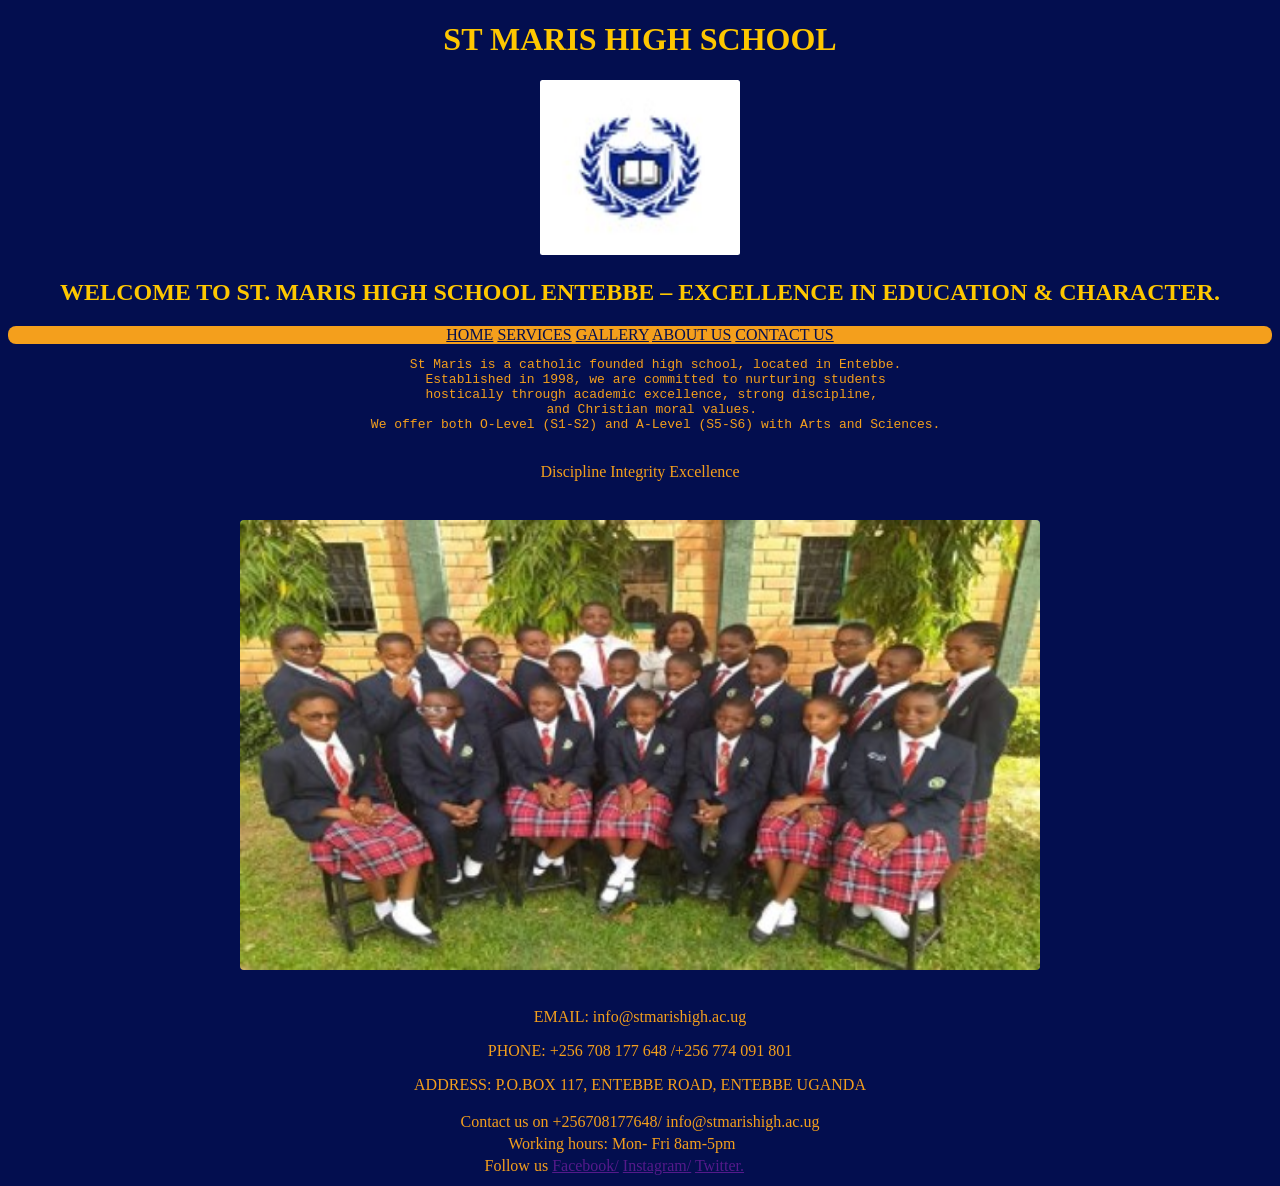
==== index.html @ 58a9fd46 "commit" ====
<!DOCTYPE html>
<html lang="en">
<head>
    <meta charset="UTF-8">
    <meta name="viewport" content="width=device-width, initial-scale=1.0">
    <title>ST. MARIS HIGH SCHOOL - ENTEBBE</title>
</head>
<body style="background-color: #030e4f; color: #f49f1c;">
    <center>
      <header>
        <h1 style="color: #fec700;">
            ST MARIS HIGH SCHOOL
        </h1>
    <img src="./Images/Badge.jpg" alt="" 
    width="200" height="175"
     style="border-radius: 2.5px;">
    <h2 style="color: #fec700;">
        WELCOME TO ST. MARIS HIGH SCHOOL ENTEBBE – EXCELLENCE IN EDUCATION & CHARACTER.
    </h2>
    <nav style="background-color: #f49f1c; border-radius: 8px;">
        <a href="index.html" style="color: #030e4f;">HOME</a> 
        <a href="services.html" style="color: #030e4f;">SERVICES</a>
        <a href="photos.html" style="color: #030e4f;">GALLERY</a>
        <a href="about us.html" style="color: #030e4f;">ABOUT US</a>
        <a href="contact us.html" style="color: #030e4f;">CONTACT US</a>
    </nav>
   </header> 
   <pre>
    St Maris is a catholic founded high school, located in Entebbe.
    Established in 1998, we are committed to nurturing students
    hostically through academic excellence, strong discipline, 
    and Christian moral values. 
    We offer both O-Level (S1-S2) and A-Level (S5-S6) with Arts and Sciences.
   </pre>
   <table>
    <tr>
        <td>
        Discipline	 Integrity	 Excellence
        </td>
    </tr>
   </table>
   <br>
   <br>
    <img src="./Images/students.jpg" alt="" 
    width="800" height="450" 
    style="border-radius: 4px;" >
    <br>
    <br>
    <p>EMAIL: <a href="info@stmarishigh.ac.ug"></a>info@stmarishigh.ac.ug</p>
    <p>PHONE: +256 708 177 648 /+256 774 091 801</p>
    <p>ADDRESS: P.O.BOX 117, ENTEBBE ROAD, ENTEBBE UGANDA </p>
<footer>
    <table>
        <tr>
            <td>
             Contact us on +256708177648/ info@stmarishigh.ac.ug
            </td>
        </tr>
        <tr>
            <td>
              &nbsp;&nbsp;&nbsp;&nbsp;&nbsp;&nbsp;&nbsp;&nbsp;&nbsp;&nbsp;&nbsp;
              Working hours: Mon- Fri 8am-5pm  
            </td>
        </tr>
        <tr>
            <td>
              &nbsp;&nbsp;&nbsp;&nbsp;&nbsp;&nbsp;Follow us 
              <a href="">Facebook/</a>
              <a href="">Instagram/</a> 
              <a href="">Twitter.</a>  
            </td>
        </tr>
    </table>
</footer>
    </center>
</body>
</html>
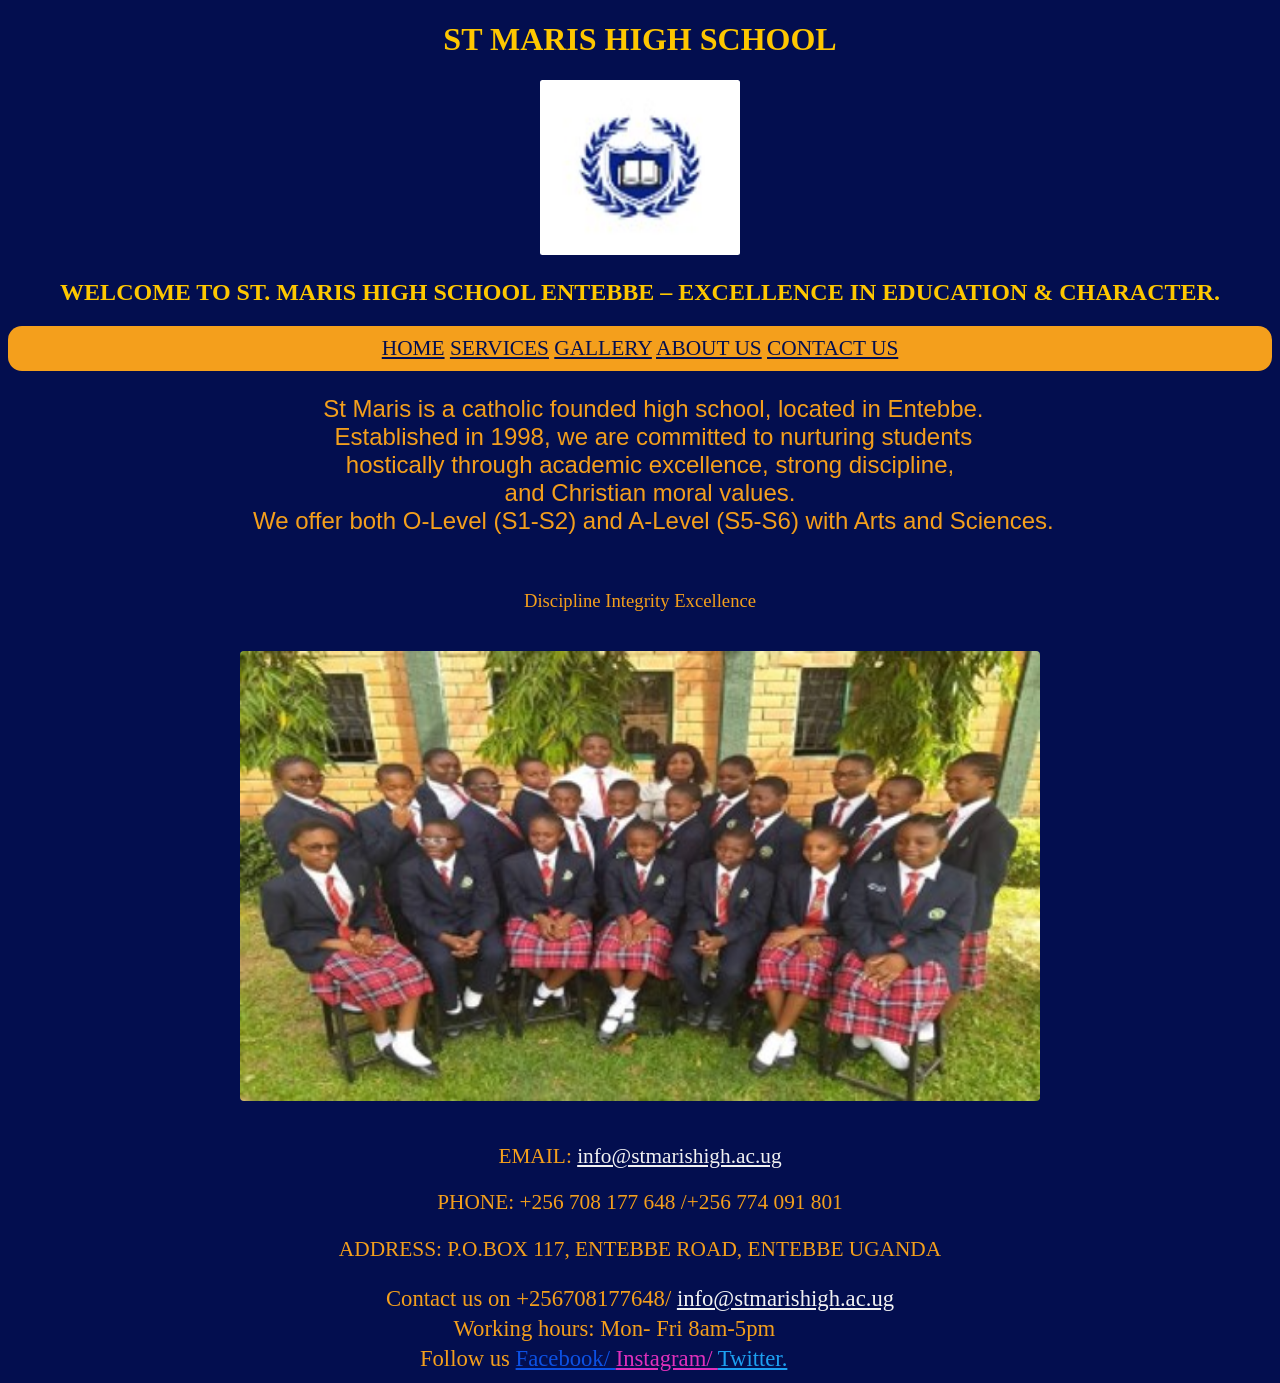
==== commit a1cef458: "commit" ====
--- a/index.html
+++ b/index.html
@@ -8,7 +8,7 @@
 <body style="background-color: #030e4f; color: #f49f1c;">
     <center>
       <header>
-        <h1 style="color: #fec700;">
+        <h1 style="color: #fec700; ">
             ST MARIS HIGH SCHOOL
         </h1>
     <img src="./Images/Badge.jpg" alt="" 
@@ -17,7 +17,8 @@
     <h2 style="color: #fec700;">
         WELCOME TO ST. MARIS HIGH SCHOOL ENTEBBE – EXCELLENCE IN EDUCATION & CHARACTER.
     </h2>
-    <nav style="background-color: #f49f1c; border-radius: 8px;">
+    <nav style="background-color: #f49f1c; padding: 10px; font-size: 16pt;
+    border-radius: 14px; font-family: Cambria, Cochin, Georgia, Times, 'Times New Roman', serif;">
         <a href="index.html" style="color: #030e4f;">HOME</a> 
         <a href="services.html" style="color: #030e4f;">SERVICES</a>
         <a href="photos.html" style="color: #030e4f;">GALLERY</a>
@@ -25,7 +26,8 @@
         <a href="contact us.html" style="color: #030e4f;">CONTACT US</a>
     </nav>
    </header> 
-   <pre>
+   <pre style="font-size: 18pt; 
+   font-family: Impact, Haettenschweiler, 'Arial Narrow Bold', sans-serif;">
     St Maris is a catholic founded high school, located in Entebbe.
     Established in 1998, we are committed to nurturing students
     hostically through academic excellence, strong discipline, 
@@ -34,7 +36,7 @@
    </pre>
    <table>
     <tr>
-        <td>
+        <td style="font-size: 14pt;">
         Discipline	 Integrity	 Excellence
         </td>
     </tr>
@@ -46,28 +48,37 @@
     style="border-radius: 4px;" >
     <br>
     <br>
-    <p>EMAIL: <a href="info@stmarishigh.ac.ug"></a>info@stmarishigh.ac.ug</p>
-    <p>PHONE: +256 708 177 648 /+256 774 091 801</p>
-    <p>ADDRESS: P.O.BOX 117, ENTEBBE ROAD, ENTEBBE UGANDA </p>
+    <p style="font-size: 16pt;">EMAIL: <a href="info@stmarishigh.ac.ug" 
+        style="color: #f2f2f2;">info@stmarishigh.ac.ug</a>
+    </p>
+    <p style="font-size: 16pt;">PHONE: +256 708 177 648 /+256 774 091 801</p>
+    <p style="font-size: 16pt;">ADDRESS: P.O.BOX 117, ENTEBBE ROAD, ENTEBBE UGANDA </p>
 <footer>
     <table>
         <tr>
-            <td>
-             Contact us on +256708177648/ info@stmarishigh.ac.ug
+            <td style="font-size: 17pt;">
+             Contact us on +256708177648/ <a href="info@stmarishigh.ac.ug" 
+             style="color: #f2f2f2;">info@stmarishigh.ac.ug</a>
             </td>
         </tr>
         <tr>
-            <td>
+            <td style="font-size: 17pt;">
               &nbsp;&nbsp;&nbsp;&nbsp;&nbsp;&nbsp;&nbsp;&nbsp;&nbsp;&nbsp;&nbsp;
               Working hours: Mon- Fri 8am-5pm  
             </td>
         </tr>
         <tr>
-            <td>
+            <td style="font-size: 17pt;">
               &nbsp;&nbsp;&nbsp;&nbsp;&nbsp;&nbsp;Follow us 
-              <a href="">Facebook/</a>
-              <a href="">Instagram/</a> 
-              <a href="">Twitter.</a>  
+            <a href="" style="color: #0c51e5;">
+                Facebook/
+            </a>
+            <a href="" style="color: #e130bc;">
+                Instagram/
+            </a> 
+            <a href="" style="color: #1da1f2;">
+                Twitter.
+            </a>  
             </td>
         </tr>
     </table>
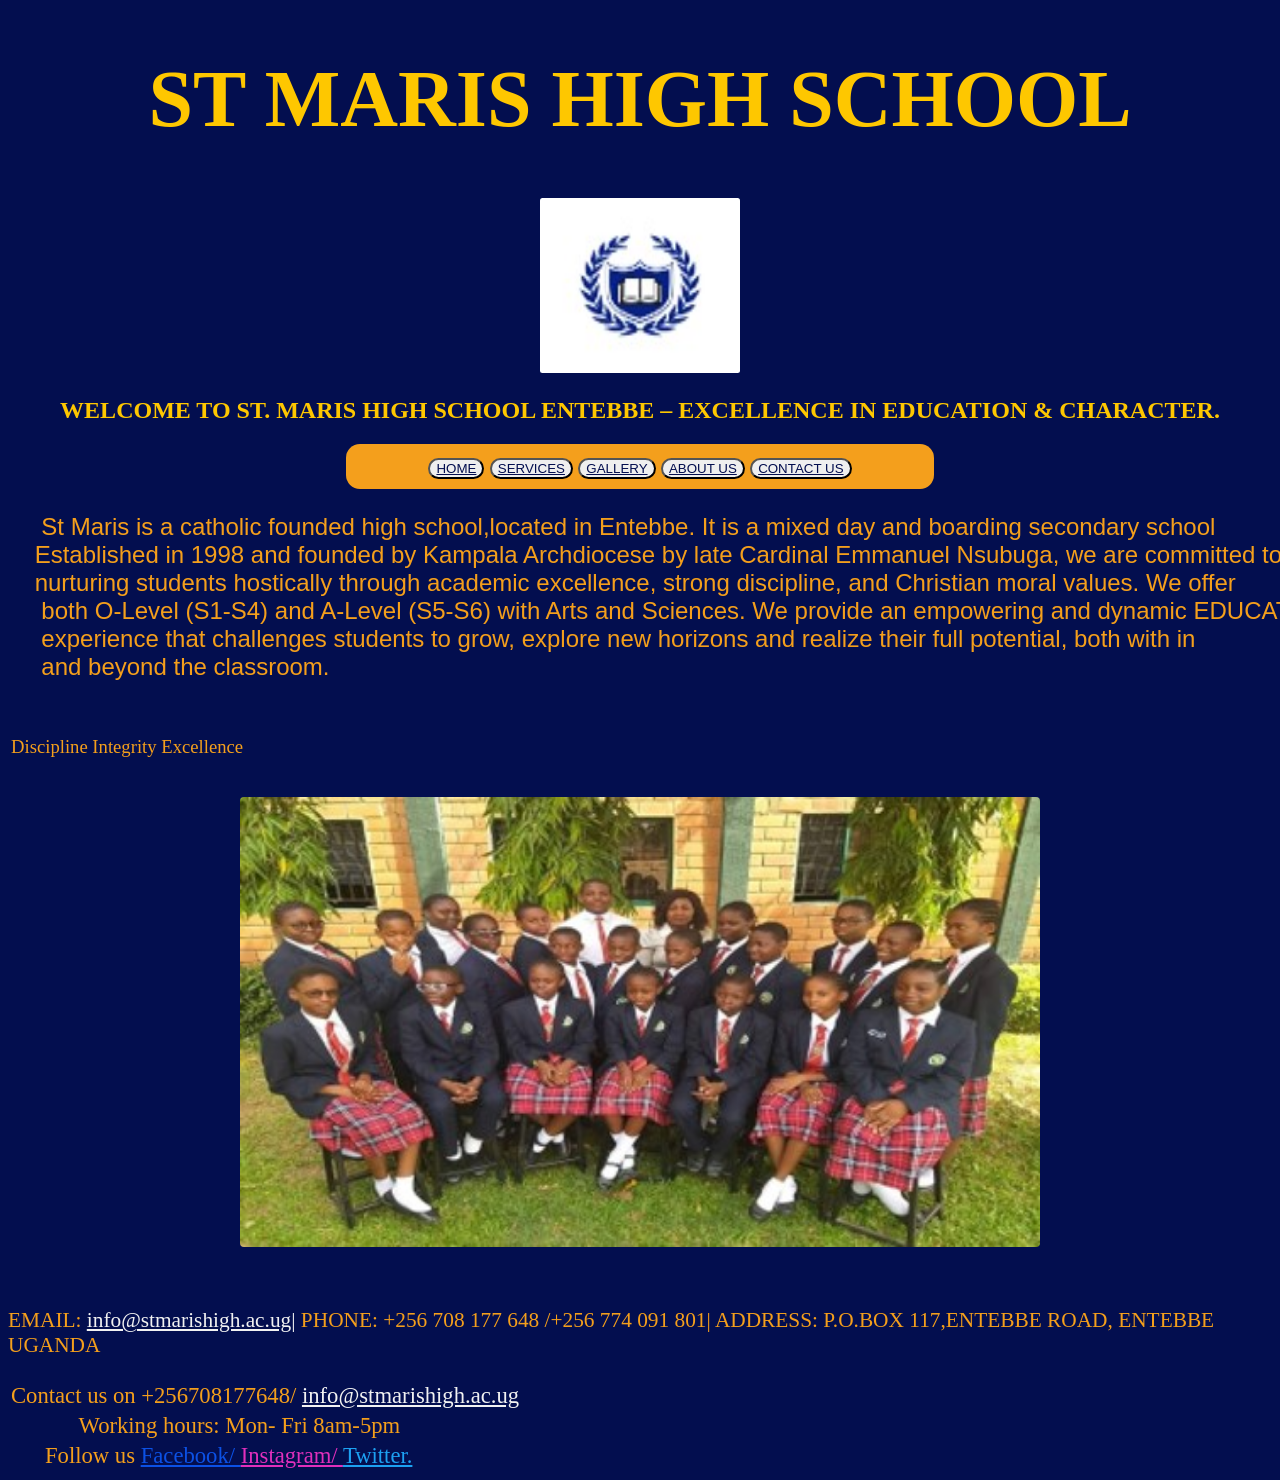
==== commit 053dcf4b: "st Marie" ====
--- a/index.html
+++ b/index.html
@@ -8,31 +8,34 @@
 <body style="background-color: #030e4f; color: #f49f1c;">
     <center>
       <header>
-        <h1 style="color: #fec700; ">
+        <h1 style="color: #fec700; font-size: 60pt;">
             ST MARIS HIGH SCHOOL
         </h1>
     <img src="./Images/Badge.jpg" alt="" 
     width="200" height="175"
      style="border-radius: 2.5px;">
-    <h2 style="color: #fec700;">
+    <h2 bn style="color: #fec700;">
         WELCOME TO ST. MARIS HIGH SCHOOL ENTEBBE – EXCELLENCE IN EDUCATION & CHARACTER.
     </h2>
     <nav style="background-color: #f49f1c; padding: 10px; font-size: 16pt;
+    width: 45%;
     border-radius: 14px; font-family: Cambria, Cochin, Georgia, Times, 'Times New Roman', serif;">
-        <a href="index.html" style="color: #030e4f;">HOME</a> 
-        <a href="services.html" style="color: #030e4f;">SERVICES</a>
-        <a href="photos.html" style="color: #030e4f;">GALLERY</a>
-        <a href="about us.html" style="color: #030e4f;">ABOUT US</a>
-        <a href="contact us.html" style="color: #030e4f;">CONTACT US</a>
+    <button style="border-radius: 11px;"><a href="index.html" style="color: #030e4f;">HOME</a></button>
+    <button style="border-radius: 11px;"> <a href="services.html" style="color: #030e4f;">SERVICES</a></button>
+    <button style="border-radius: 11px;" > <a href="photos.html" style="color: #030e4f;">GALLERY</a></button>
+    <button style="border-radius: 11px;" > <a href="about us.html" style="color: #030e4f;">ABOUT US</a></button>
+     <button style="border-radius: 11px;"> <a href="contact us.html" style="color: #030e4f;">CONTACT US</a></button>
     </nav>
-   </header> 
+        </header>
+     </center> 
    <pre style="font-size: 18pt; 
    font-family: Impact, Haettenschweiler, 'Arial Narrow Bold', sans-serif;">
-    St Maris is a catholic founded high school, located in Entebbe.
-    Established in 1998, we are committed to nurturing students
-    hostically through academic excellence, strong discipline, 
-    and Christian moral values. 
-    We offer both O-Level (S1-S2) and A-Level (S5-S6) with Arts and Sciences.
+     St Maris is a catholic founded high school,located in Entebbe. It is a mixed day and boarding secondary school
+    Established in 1998 and founded by Kampala Archdiocese by late Cardinal Emmanuel Nsubuga, we are committed to 
+    nurturing students hostically through academic excellence, strong discipline, and Christian moral values. We offer
+     both O-Level (S1-S4) and A-Level (S5-S6) with Arts and Sciences. We provide an empowering and dynamic EDUCATION
+     experience that challenges students to grow, explore new horizons and realize their full potential, both with in 
+     and beyond the classroom.
    </pre>
    <table>
     <tr>
@@ -43,16 +46,16 @@
    </table>
    <br>
    <br>
-    <img src="./Images/students.jpg" alt="" 
+   <center><img src="./Images/students.jpg" alt="" 
     width="800" height="450" 
     style="border-radius: 4px;" >
+  </center>
     <br>
     <br>
     <p style="font-size: 16pt;">EMAIL: <a href="info@stmarishigh.ac.ug" 
-        style="color: #f2f2f2;">info@stmarishigh.ac.ug</a>
-    </p>
-    <p style="font-size: 16pt;">PHONE: +256 708 177 648 /+256 774 091 801</p>
-    <p style="font-size: 16pt;">ADDRESS: P.O.BOX 117, ENTEBBE ROAD, ENTEBBE UGANDA </p>
+        style="color: #f2f2f2;">info@stmarishigh.ac.ug|</a>
+    PHONE: +256 708 177 648 /+256 774 091 801|
+    ADDRESS: P.O.BOX 117,ENTEBBE ROAD, ENTEBBE UGANDA </p>
 <footer>
     <table>
         <tr>
@@ -83,6 +86,5 @@
         </tr>
     </table>
 </footer>
-    </center>
 </body>
 </html>
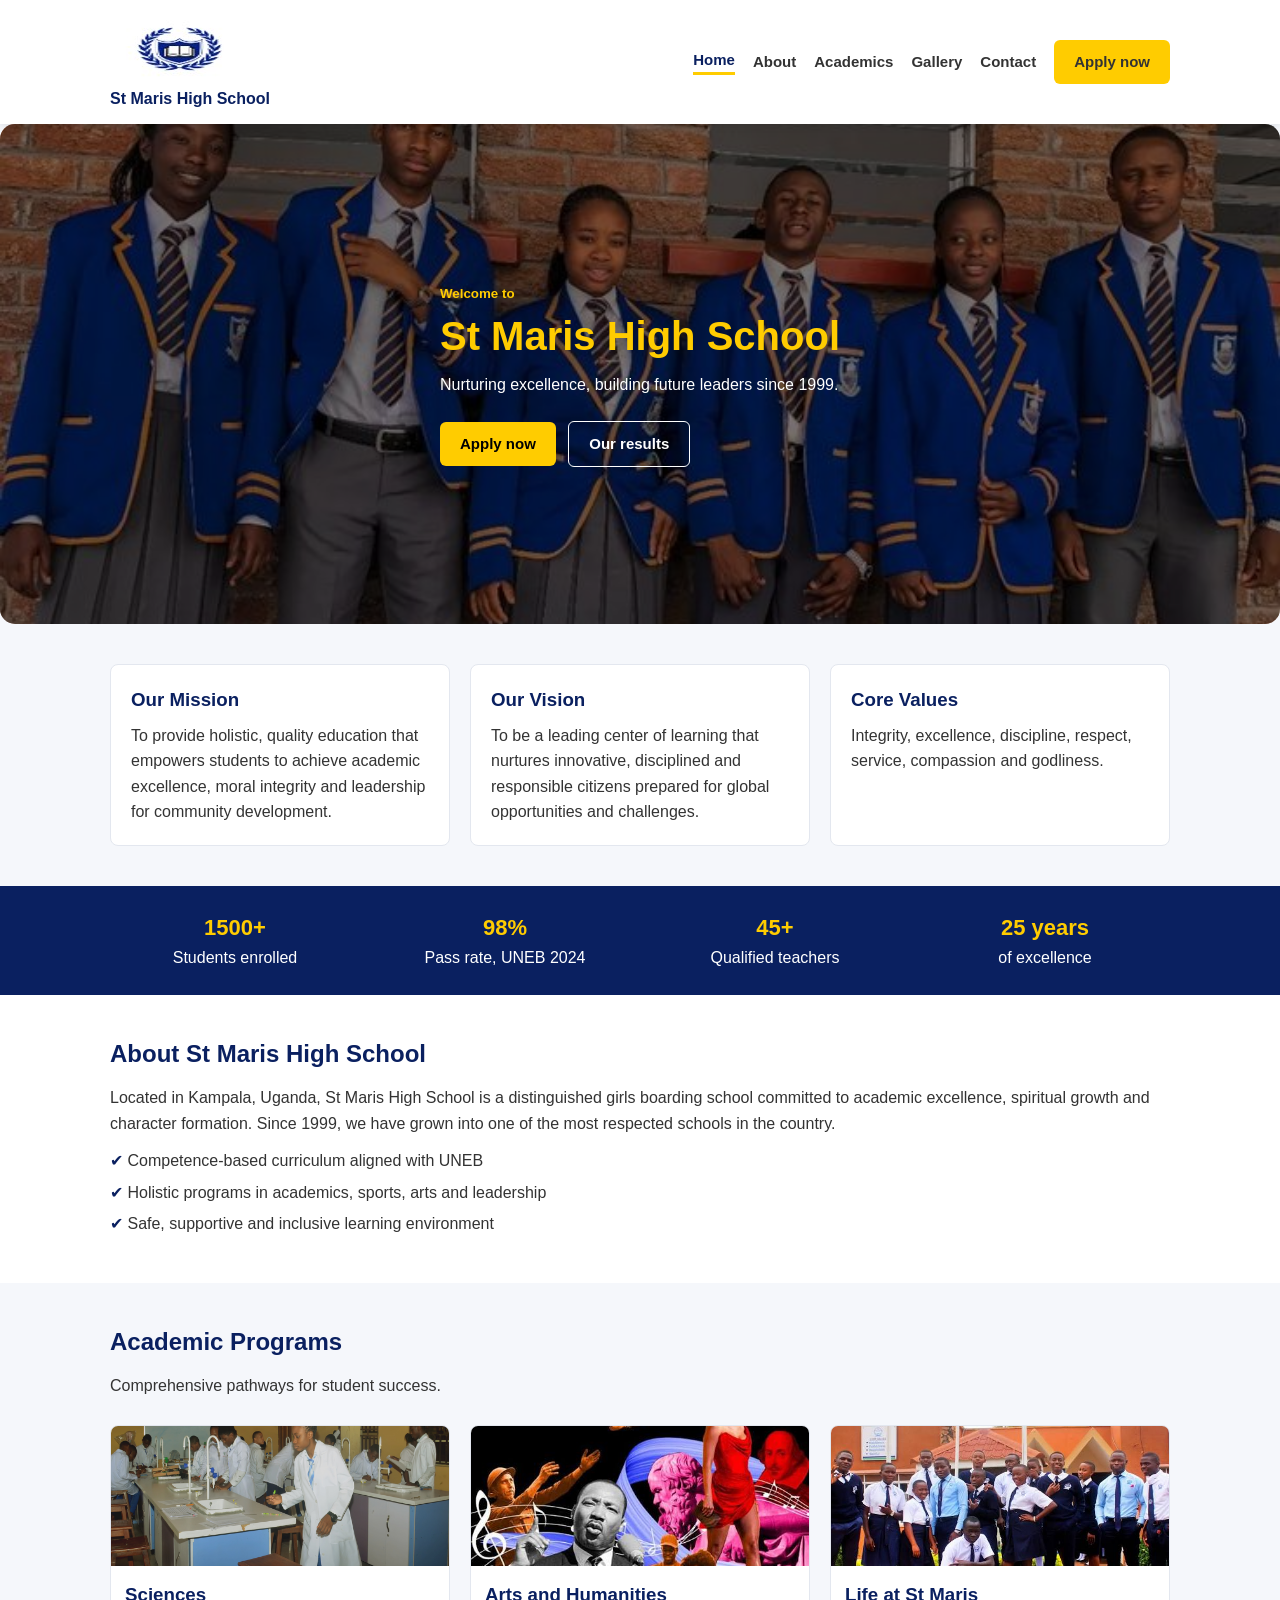
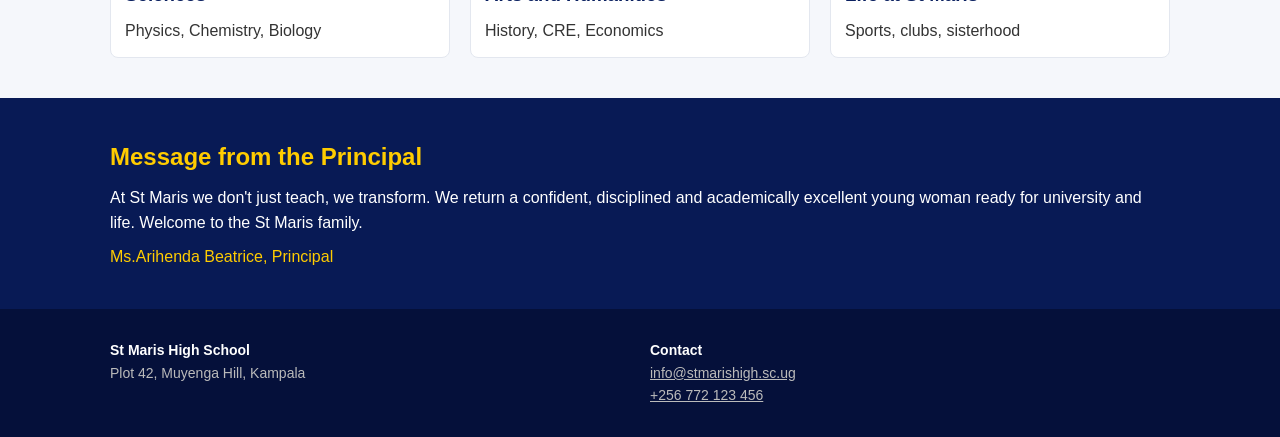
==== commit 201173bf: "commit" ====
--- a/index.html
+++ b/index.html
@@ -1,90 +1,128 @@
 <!DOCTYPE html>
 <html lang="en">
 <head>
-    <meta charset="UTF-8">
-    <meta name="viewport" content="width=device-width, initial-scale=1.0">
-    <title>ST. MARIS HIGH SCHOOL - ENTEBBE</title>
+  <meta charset="UTF-8">
+  <meta name="viewport" content="width=device-width, initial-scale=1.0">
+  <meta name="description" content="St Maris High School is a girls boarding school in Kampala, Uganda, committed to academic excellence and character formation.">
+  <title>St Maris High School | Kampala, Uganda</title>
+  <link rel="stylesheet" href="maris.css">
 </head>
-<body style="background-color: #030e4f; color: #f49f1c;">
-    <center>
-      <header>
-        <h1 style="color: #fec700; font-size: 60pt;">
-            ST MARIS HIGH SCHOOL
-        </h1>
-    <img src="./Images/Badge.jpg" alt="" 
-    width="200" height="175"
-     style="border-radius: 2.5px;">
-    <h2 bn style="color: #fec700;">
-        WELCOME TO ST. MARIS HIGH SCHOOL ENTEBBE – EXCELLENCE IN EDUCATION & CHARACTER.
-    </h2>
-    <nav style="background-color: #f49f1c; padding: 10px; font-size: 16pt;
-    width: 45%;
-    border-radius: 14px; font-family: Cambria, Cochin, Georgia, Times, 'Times New Roman', serif;">
-    <button style="border-radius: 11px;"><a href="index.html" style="color: #030e4f;">HOME</a></button>
-    <button style="border-radius: 11px;"> <a href="services.html" style="color: #030e4f;">SERVICES</a></button>
-    <button style="border-radius: 11px;" > <a href="photos.html" style="color: #030e4f;">GALLERY</a></button>
-    <button style="border-radius: 11px;" > <a href="about us.html" style="color: #030e4f;">ABOUT US</a></button>
-     <button style="border-radius: 11px;"> <a href="contact us.html" style="color: #030e4f;">CONTACT US</a></button>
-    </nav>
-        </header>
-     </center> 
-   <pre style="font-size: 18pt; 
-   font-family: Impact, Haettenschweiler, 'Arial Narrow Bold', sans-serif;">
-     St Maris is a catholic founded high school,located in Entebbe. It is a mixed day and boarding secondary school
-    Established in 1998 and founded by Kampala Archdiocese by late Cardinal Emmanuel Nsubuga, we are committed to 
-    nurturing students hostically through academic excellence, strong discipline, and Christian moral values. We offer
-     both O-Level (S1-S4) and A-Level (S5-S6) with Arts and Sciences. We provide an empowering and dynamic EDUCATION
-     experience that challenges students to grow, explore new horizons and realize their full potential, both with in 
-     and beyond the classroom.
-   </pre>
-   <table>
-    <tr>
-        <td style="font-size: 14pt;">
-        Discipline	 Integrity	 Excellence
-        </td>
-    </tr>
-   </table>
-   <br>
-   <br>
-   <center><img src="./Images/students.jpg" alt="" 
-    width="800" height="450" 
-    style="border-radius: 4px;" >
-  </center>
-    <br>
-    <br>
-    <p style="font-size: 16pt;">EMAIL: <a href="info@stmarishigh.ac.ug" 
-        style="color: #f2f2f2;">info@stmarishigh.ac.ug|</a>
-    PHONE: +256 708 177 648 /+256 774 091 801|
-    ADDRESS: P.O.BOX 117,ENTEBBE ROAD, ENTEBBE UGANDA </p>
-<footer>
-    <table>
-        <tr>
-            <td style="font-size: 17pt;">
-             Contact us on +256708177648/ <a href="info@stmarishigh.ac.ug" 
-             style="color: #f2f2f2;">info@stmarishigh.ac.ug</a>
-            </td>
-        </tr>
-        <tr>
-            <td style="font-size: 17pt;">
-              &nbsp;&nbsp;&nbsp;&nbsp;&nbsp;&nbsp;&nbsp;&nbsp;&nbsp;&nbsp;&nbsp;
-              Working hours: Mon- Fri 8am-5pm  
-            </td>
-        </tr>
-        <tr>
-            <td style="font-size: 17pt;">
-              &nbsp;&nbsp;&nbsp;&nbsp;&nbsp;&nbsp;Follow us 
-            <a href="" style="color: #0c51e5;">
-                Facebook/
-            </a>
-            <a href="" style="color: #e130bc;">
-                Instagram/
-            </a> 
-            <a href="" style="color: #1da1f2;">
-                Twitter.
-            </a>  
-            </td>
-        </tr>
-    </table>
-</footer>
+<body>
+
+  <header class="header">
+    <div class="container">
+      <a class="logo" href="#"> <img src="./Images/Badge.jpg" alt="">St Maris High School</a>
+      <nav class="nav">
+        <a class="active" href="#">Home</a>
+        <a href="#about">About</a>
+        <a href="#academics">Academics</a>
+        <a href="#gallery">Gallery</a>
+        <a href="#contact">Contact</a>
+        <a class="btn" href="#contact">Apply now</a>
+      </nav>
+    </div>
+  </header>
+
+  <section class="hero">
+    <div class="container">
+      <small>Welcome to</small>
+      <h1>St Maris High School</h1>
+      <p>Nurturing excellence, building future leaders since 1999.</p>
+      <a class="btn" href="#contact">Apply now</a>
+      <a class="btn btn-outline" href="#results">Our results</a>
+    </div>
+  </section>
+
+  <section class="section">
+    <div class="container grid">
+      <div class="card">
+        <h3>Our Mission</h3>
+        <p>To provide holistic, quality education that empowers students to achieve academic excellence, moral integrity and leadership for community development.</p>
+      </div>
+      <div class="card">
+        <h3>Our Vision</h3>
+        <p>To be a leading center of learning that nurtures innovative, disciplined and responsible citizens prepared for global opportunities and challenges.</p>
+      </div>
+      <div class="card">
+        <h3>Core Values</h3>
+        <p>Integrity, excellence, discipline, respect, service, compassion and godliness.</p>
+      </div>
+    </div>
+  </section>
+
+  <section class="stats" id="results">
+    <div class="container grid">
+      <div><strong>1500+</strong>Students enrolled</div>
+      <div><strong>98%</strong>Pass rate, UNEB 2024</div>
+      <div><strong>45+</strong>Qualified teachers</div>
+      <div><strong>25 years</strong>of excellence</div>
+    </div>
+  </section>
+
+  <section class="section section-white" id="about">
+    <div class="container">
+      <h2>About St Maris High School</h2>
+      <p>Located in Kampala, Uganda, St Maris High School is a distinguished girls boarding school committed to academic excellence, spiritual growth and character formation. Since 1999, we have grown into one of the most respected schools in the country.</p>
+      <ul class="about-list">
+        <li>Competence-based curriculum aligned with UNEB</li>
+        <li>Holistic programs in academics, sports, arts and leadership</li>
+        <li>Safe, supportive and inclusive learning environment</li>
+      </ul>
+    </div>
+  </section>
+  <section class="section programs" id="academics">
+    <div class="container">
+      <h2>Academic Programs</h2>
+      <p>Comprehensive pathways for student success.</p>
+      <br>
+      <div class="grid" id="gallery">
+        <div class="card">
+          <img src="./Images/lab.jpg" alt="Science Lab">
+          <div>
+            <h3>Sciences</h3>
+            <p>Physics, Chemistry, Biology</p>
+          </div>
+        </div>
+        <div class="card">
+          <img src="./Images/humanities.jpg" alt="Arts and Humanities">
+          <div>
+            <h3>Arts and Humanities</h3>
+            <p>History, CRE, Economics</p>
+          </div>
+        </div>
+        <div class="card">
+          <img src="./Images/pose.jpg" alt="Students together on campus">
+          <div>
+            <h3>Life at St Maris</h3>
+            <p>Sports, clubs, sisterhood</p>
+          </div>
+        </div>
+      </div>
+    </div>
+  </section>
+
+  <section class="principal">
+    <div class="container">
+      <div>
+        <h2>Message from the Principal</h2>
+        <p>At St Maris we don't just teach, we transform. We return a confident, disciplined and academically excellent young woman ready for university and life. Welcome to the St Maris family.</p>
+        <p class="name">Ms.Arihenda Beatrice, Principal</p >
+      </div>
+    </div>
+  </section>
+
+  <footer class="footer" id="contact">
+    <div class="container grid">
+      <div>
+        <strong>St Maris High School</strong><br>
+        Plot 42, Muyenga Hill, Kampala
+      </div>
+      <div>
+        <strong>Contact</strong><br>
+        <a href="mailto:info@stmarishigh.sc.ug" style="color:inherit">info@stmarishigh.sc.ug</a><br>
+        <a href="tel:+256772123456" style="color:inherit">+256 772 123 456</a>
+      </div>
+    </div>
+  </footer>
 </body>
-</html>+</html>
--- a/maris.css
+++ b/maris.css
@@ -0,0 +1,281 @@
+/* St Maris High School - styles.css */
+
+:root {
+  --navy: #0a2060;
+  --navy-dark: #081a55;
+  --gold: #ffcc00;
+  --text: #333;
+  --muted: #555;
+  --bg: #f5f7fb;
+  --white: #fff;
+}
+
+* {
+  margin: 0;
+  padding: 0;
+  box-sizing: border-box;
+}
+
+body {
+  font-family: Arial, Helvetica, sans-serif;
+  font-size: 16px;
+  line-height: 1.6;
+  color: var(--text);
+  background: var(--bg);
+}
+
+img {
+  max-width: 100%;
+  display: block;
+}
+
+.container {
+  max-width: 1100px;
+  margin: 0 auto;
+  padding: 0 20px;
+}
+
+/* Header */
+.header {
+  position: sticky;
+  top: 0;
+  z-index: 100;
+  background: var(--white);
+  box-shadow: 0 2px 8px rgba(0, 0, 0, 0.1);
+}
+
+.header .container {
+  display: flex;
+  flex-wrap: wrap;
+  justify-content: space-between;
+  align-items: center;
+  gap: 10px;
+  padding-top: 12px;
+  padding-bottom: 12px;
+}
+
+.logo {
+  font-weight: bold;
+  color: var(--navy);
+  text-decoration: none;
+}
+
+.nav {
+  display: flex;
+  flex-wrap: wrap;
+  align-items: center;
+  gap: 18px;
+}
+
+.nav a {
+  color: var(--text);
+  text-decoration: none;
+  font-weight: bold;
+  font-size: 15px;
+}
+
+.nav a.active {
+  color: var(--navy);
+  border-bottom: 3px solid var(--gold);
+}
+
+/* Buttons */
+.btn {
+  display: inline-block;
+  padding: 10px 20px;
+  border-radius: 6px;
+  font-weight: bold;
+  font-size: 15px;
+  text-decoration: none;
+  background: var(--gold);
+  color: #000;
+}
+
+.btn-outline {
+  background: transparent;
+  color: var(--white);
+  border: 1px solid var(--white);
+}
+
+/* Hero */
+.hero {
+  background-image: url('./Images/students1.jpg');
+  background-size: cover;
+  background-position: center;
+  background-repeat: no-repeat;
+  min-height: 500px;
+  display: flex;
+  align-items: center;
+  position: relative;
+  color: var(--white);
+  border-radius: 15px;
+  padding: 60px 0;
+}
+.hero::after {
+  content: "";
+  position: absolute;
+  inset: 0;
+  background: rgba(0, 0, 0, 0.514);
+   border-radius: 15px;
+}
+.hero .container{
+  position: relative;
+  z-index: 1;
+   border-radius: 15px;
+}
+.hero small {
+  color: var(--gold);
+  font-weight: bold;
+}
+
+.hero h1 {
+  color: var(--gold);
+  font-size: 40px;
+  line-height: 1.2;
+  margin: 6px 0 12px;
+}
+
+.hero p {
+  margin-bottom: 24px;
+}
+
+.hero .btn-outline {
+  margin-left: 8px;
+}
+
+/* Sections */
+.section {
+  padding: 40px 0;
+}
+
+.section h2 {
+  color: var(--navy);
+  margin-bottom: 12px;
+}
+
+.section-white {
+  background: var(--white);
+}
+
+.grid {
+  display: grid;
+  grid-template-columns: repeat(auto-fit, minmax(260px, 1fr));
+  gap: 20px;
+}
+
+.card {
+  background: var(--white);
+  padding: 20px;
+  border-radius: 8px;
+  border: 1px solid #e3e7ef;
+}
+
+.card h3 {
+  color: var(--navy);
+  margin-bottom: 8px;
+}
+
+/* Stats */
+.stats {
+  background: var(--navy);
+  color: var(--white);
+  padding: 24px 0;
+}
+
+.stats .grid {
+  grid-template-columns: repeat(auto-fit, minmax(160px, 1fr));
+  text-align: center;
+}
+
+.stats strong {
+  display: block;
+  font-size: 22px;
+  color: var(--gold);
+}
+
+/* About */
+.about-list {
+  list-style: none;
+  margin-top: 12px;
+}
+
+.about-list li {
+  margin-bottom: 6px;
+}
+
+.about-list li::before {
+  content: "✔ ";
+  color: var(--navy);
+}
+
+/* Programs */
+.programs .card {
+  padding: 0;
+  overflow: hidden;
+}
+
+.programs img {
+  width: 100%;
+  height: 140px;
+  object-fit: cover;
+}
+
+.programs .card div {
+  padding: 14px;
+}
+
+/* Principal */
+.principal {
+  background: var(--navy-dark);
+  color: var(--white);
+  padding: 40px 0;
+}
+
+.principal .container {
+  display: flex;
+  gap: 20px;
+  align-items: center;
+}
+
+.principal h2 {
+  color: var(--gold);
+  margin-bottom: 8px;
+}
+
+.principal .name {
+  color: var(--gold);
+  margin-top: 8px;
+}
+
+/* Footer */
+.footer {
+  background: #05103a;
+  color: #bbb;
+  padding: 30px 0;
+  font-size: 14px;
+}
+
+.footer .grid {
+  grid-template-columns: repeat(auto-fit, minmax(220px, 1fr));
+}
+
+.footer strong {
+  color: var(--white);
+}
+
+/* Small screens */
+@media (max-width: 600px) {
+  .hero h1 {
+    font-size: 30px;
+  }
+
+  .principal .container {
+    flex-direction: column;
+    text-align: center;
+  }
+
+  .hero .btn-outline {
+    margin-left: 0;
+    margin-top: 8px;
+  }
+}
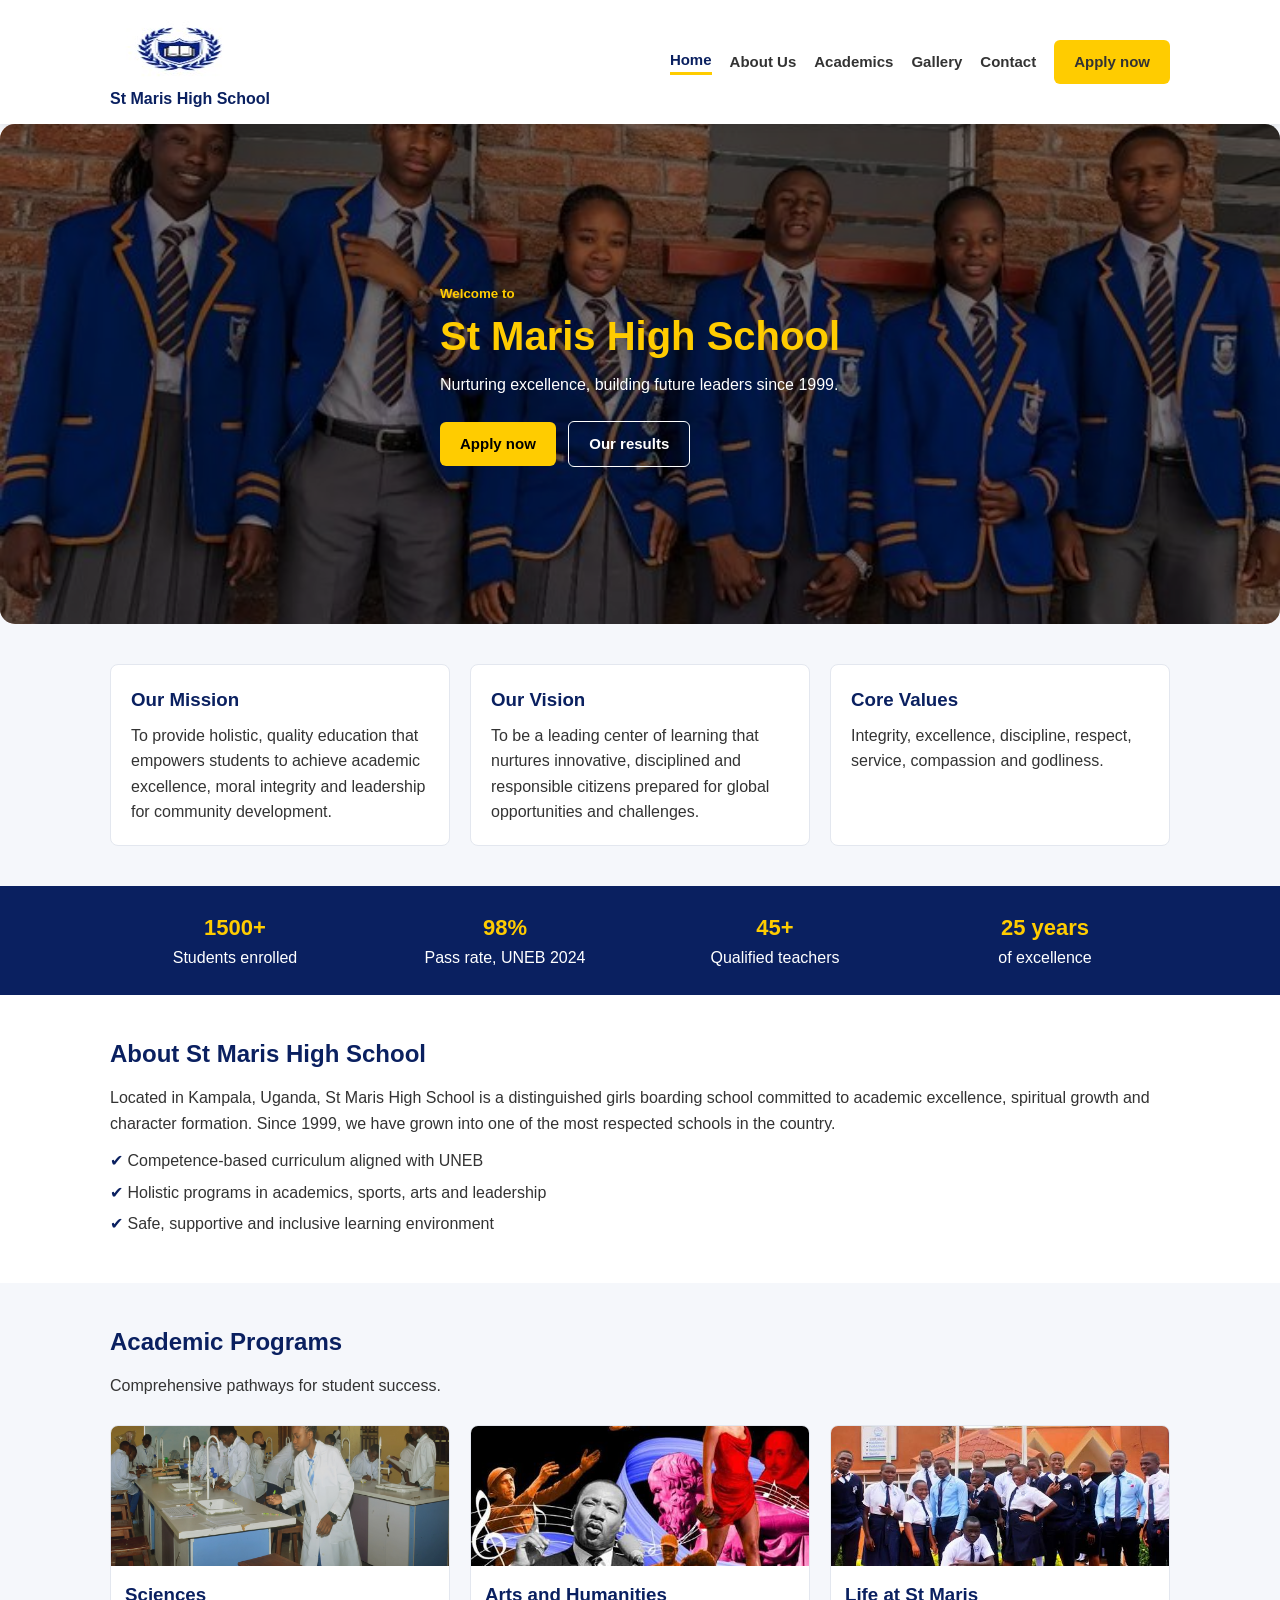
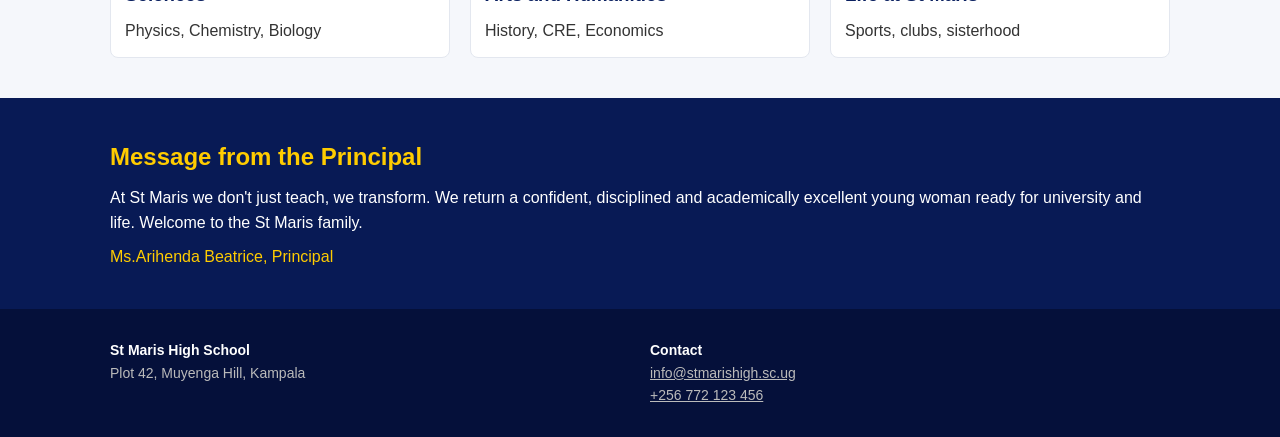
==== commit 01d633bf: "COMMIT" ====
--- a/index.html
+++ b/index.html
@@ -13,12 +13,12 @@
     <div class="container">
       <a class="logo" href="#"> <img src="./Images/Badge.jpg" alt="">St Maris High School</a>
       <nav class="nav">
-        <a class="active" href="#">Home</a>
-        <a href="#about">About</a>
-        <a href="#academics">Academics</a>
-        <a href="#gallery">Gallery</a>
-        <a href="#contact">Contact</a>
-        <a class="btn" href="#contact">Apply now</a>
+        <a class="active" href="Index.html">Home</a>
+        <a href="About Us.html">About Us</a>
+        <a href="Academic.html">Academics</a>
+        <a href="Gallery.html">Gallery</a>
+        <a href="Contact Us.html">Contact</a>
+        <a class="btn" href="Contact Us.html">Apply now</a>
       </nav>
     </div>
   </header>
--- a/maris.css
+++ b/maris.css
@@ -142,6 +142,31 @@
 .hero .btn-outline {
   margin-left: 8px;
 }
+.hero1 {
+  background-image: url('./Images/infrastructure.webps');
+  background-size: cover;
+  background-position: center;
+  background-repeat: no-repeat;
+  min-height: 500px;
+  display: flex;
+  align-items: center;
+  position: relative;
+   color: var(--gold);
+  border-radius: 15px;
+  padding: 60px 0;
+}
+.hero1::after {
+  content: "";
+  position: absolute;
+  inset: 0;
+  background: rgba(0, 0, 0, 0.651);
+   border-radius: 15px;
+}
+.hero1 .container{
+  position: relative;
+  z-index: 1;
+   border-radius: 15px;
+} 
 
 /* Sections */
 .section {
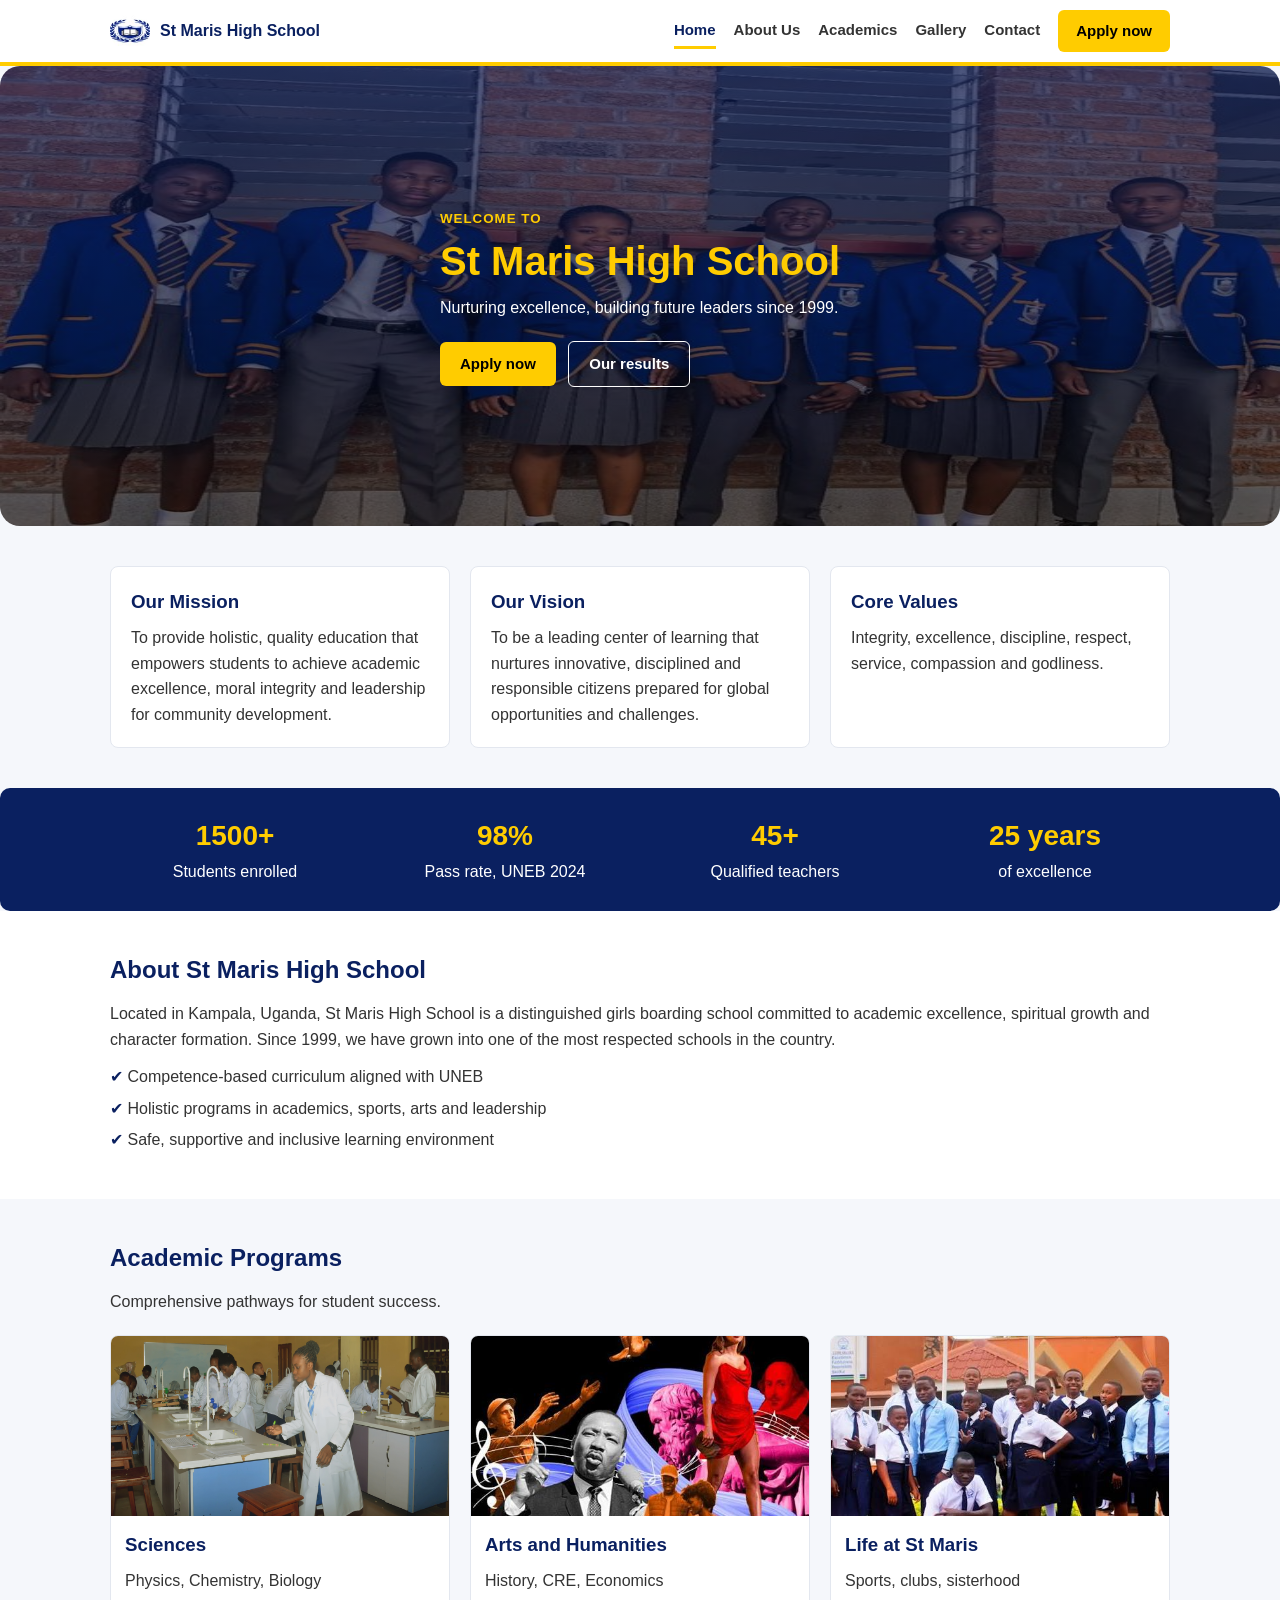
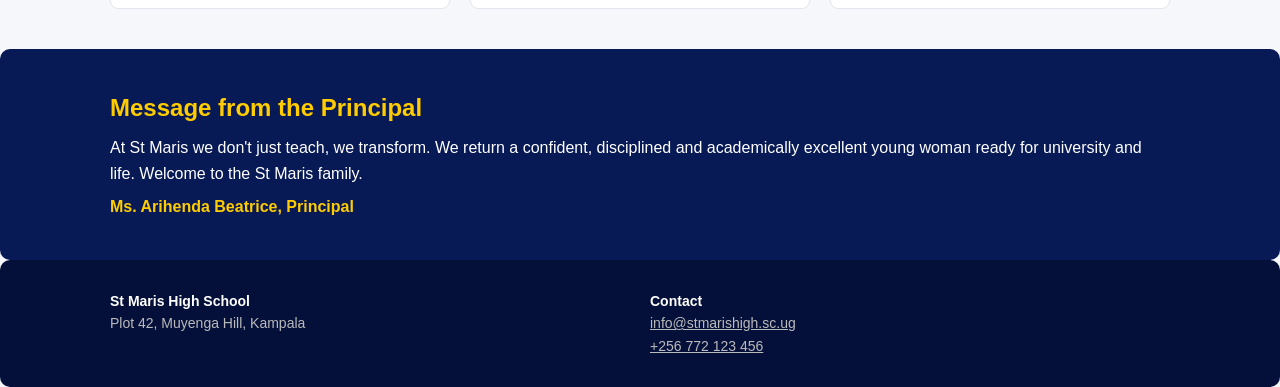
==== commit 23b5013b: "commit" ====
--- a/index.html
+++ b/index.html
@@ -1,128 +1,103 @@
 <!DOCTYPE html>
 <html lang="en">
 <head>
-  <meta charset="UTF-8">
-  <meta name="viewport" content="width=device-width, initial-scale=1.0">
-  <meta name="description" content="St Maris High School is a girls boarding school in Kampala, Uganda, committed to academic excellence and character formation.">
-  <title>St Maris High School | Kampala, Uganda</title>
-  <link rel="stylesheet" href="maris.css">
+<meta charset="UTF-8">
+<meta name="viewport" content="width=device-width, initial-scale=1.0">
+<title>Kampala, Uganda | St Maris High School</title>
+<link rel="stylesheet" href="maris.css">
 </head>
 <body>
 
-  <header class="header">
-    <div class="container">
-      <a class="logo" href="#"> <img src="./Images/Badge.jpg" alt="">St Maris High School</a>
-      <nav class="nav">
-        <a class="active" href="Index.html">Home</a>
-        <a href="About Us.html">About Us</a>
-        <a href="Academic.html">Academics</a>
-        <a href="Gallery.html">Gallery</a>
-        <a href="Contact Us.html">Contact</a>
-        <a class="btn" href="Contact Us.html">Apply now</a>
-      </nav>
+<header class="header">
+  <div class="container">
+    <a class="logo" href="index.html"><img src="./Images/Badge.jpg" alt="">St Maris High School</a>
+    <nav class="nav">
+      <a class="active" href="index.html">Home</a>
+      <a href="About Us.html">About Us</a>
+      <a href="Academic.html">Academics</a>
+      <a href="Gallery.html">Gallery</a>
+      <a href="Contact Us.html">Contact</a>
+      <a class="btn" href="Contact Us.html">Apply now</a>
+    </nav>
+  </div>
+</header>
+
+<section class="hero hero-home">
+  <div class="container">
+    <small>Welcome to</small>
+    <h1>St Maris High School</h1>
+    <p>Nurturing excellence, building future leaders since 1999.</p>
+    <a class="btn" href="Contact Us.html">Apply now</a>
+    <a class="btn btn-outline" href="Academic.html">Our results</a>
+  </div>
+</section>
+
+<section class="section">
+  <div class="container">
+    <div class="grid">
+    <div class="card">
+      <h3>Our Mission</h3>
+      <p>To provide holistic, quality education that empowers students to achieve academic excellence, moral integrity and leadership for community development.</p>
     </div>
-  </header>
+    <div class="card">
+      <h3>Our Vision</h3>
+      <p>To be a leading center of learning that nurtures innovative, disciplined and responsible citizens prepared for global opportunities and challenges.</p>
+    </div>
+    <div class="card">
+      <h3>Core Values</h3>
+      <p>Integrity, excellence, discipline, respect, service, compassion and godliness.</p>
+    </div>
+    </div>
+  </div>
+</section>
 
-  <section class="hero">
-    <div class="container">
-      <small>Welcome to</small>
-      <h1>St Maris High School</h1>
-      <p>Nurturing excellence, building future leaders since 1999.</p>
-      <a class="btn" href="#contact">Apply now</a>
-      <a class="btn btn-outline" href="#results">Our results</a>
+<section class="stats">
+  <div class="container grid">
+    <div><strong>1500+</strong>Students enrolled</div>
+    <div><strong>98%</strong>Pass rate, UNEB 2024</div>
+    <div><strong>45+</strong>Qualified teachers</div>
+    <div><strong>25 years</strong>of excellence</div>
+  </div>
+</section>
+
+<section class="section section-white">
+  <div class="container">
+    <h2>About St Maris High School</h2>
+    <p>Located in Kampala, Uganda, St Maris High School is a distinguished girls boarding school committed to academic excellence, spiritual growth and character formation. Since 1999, we have grown into one of the most respected schools in the country.</p>
+    <ul class="check-list"><li>Competence-based curriculum aligned with UNEB</li><li>Holistic programs in academics, sports, arts and leadership</li><li>Safe, supportive and inclusive learning environment</li></ul>
+  </div>
+</section>
+
+<section class="section">
+  <div class="container">
+    <h2>Academic Programs</h2>
+    <p style="margin-bottom:20px">Comprehensive pathways for student success.</p>
+    <div class="grid">
+    <div class="card photo"><img src="./Images/lab.jpg" alt="Sciences"><div><h3>Sciences</h3><p>Physics, Chemistry, Biology</p></div></div>
+    <div class="card photo"><img src="./Images/humanities.jpg" alt="Arts and Humanities"><div><h3>Arts and Humanities</h3><p>History, CRE, Economics</p></div></div>
+    <div class="card photo"><img src="./Images/pose.jpg" alt="Life at St Maris"><div><h3>Life at St Maris</h3><p>Sports, clubs, sisterhood</p></div></div>
     </div>
-  </section>
+  </div>
+</section>
 
-  <section class="section">
-    <div class="container grid">
-      <div class="card">
-        <h3>Our Mission</h3>
-        <p>To provide holistic, quality education that empowers students to achieve academic excellence, moral integrity and leadership for community development.</p>
-      </div>
-      <div class="card">
-        <h3>Our Vision</h3>
-        <p>To be a leading center of learning that nurtures innovative, disciplined and responsible citizens prepared for global opportunities and challenges.</p>
-      </div>
-      <div class="card">
-        <h3>Core Values</h3>
-        <p>Integrity, excellence, discipline, respect, service, compassion and godliness.</p>
-      </div>
+<section class="principal">
+  <div class="container">
+    <div>
+      <h2>Message from the Principal</h2>
+      <p>At St Maris we don't just teach, we transform. We return a confident, disciplined and academically excellent young woman ready for university and life. Welcome to the St Maris family.</p>
+      <p class="name">Ms. Arihenda Beatrice, Principal</p>
     </div>
-  </section>
+  </div>
+</section>
 
-  <section class="stats" id="results">
-    <div class="container grid">
-      <div><strong>1500+</strong>Students enrolled</div>
-      <div><strong>98%</strong>Pass rate, UNEB 2024</div>
-      <div><strong>45+</strong>Qualified teachers</div>
-      <div><strong>25 years</strong>of excellence</div>
-    </div>
-  </section>
+<footer class="footer">
+  <div class="container grid">
+    <div><strong>St Maris High School</strong><br>Plot 42, Muyenga Hill, Kampala</div>
+    <div><strong>Contact</strong><br>
+      <a href="mailto:info@stmarishigh.sc.ug">info@stmarishigh.sc.ug</a><br>
+      <a href="tel:+256772123456">+256 772 123 456</a></div>
+  </div>
+</footer>
 
-  <section class="section section-white" id="about">
-    <div class="container">
-      <h2>About St Maris High School</h2>
-      <p>Located in Kampala, Uganda, St Maris High School is a distinguished girls boarding school committed to academic excellence, spiritual growth and character formation. Since 1999, we have grown into one of the most respected schools in the country.</p>
-      <ul class="about-list">
-        <li>Competence-based curriculum aligned with UNEB</li>
-        <li>Holistic programs in academics, sports, arts and leadership</li>
-        <li>Safe, supportive and inclusive learning environment</li>
-      </ul>
-    </div>
-  </section>
-  <section class="section programs" id="academics">
-    <div class="container">
-      <h2>Academic Programs</h2>
-      <p>Comprehensive pathways for student success.</p>
-      <br>
-      <div class="grid" id="gallery">
-        <div class="card">
-          <img src="./Images/lab.jpg" alt="Science Lab">
-          <div>
-            <h3>Sciences</h3>
-            <p>Physics, Chemistry, Biology</p>
-          </div>
-        </div>
-        <div class="card">
-          <img src="./Images/humanities.jpg" alt="Arts and Humanities">
-          <div>
-            <h3>Arts and Humanities</h3>
-            <p>History, CRE, Economics</p>
-          </div>
-        </div>
-        <div class="card">
-          <img src="./Images/pose.jpg" alt="Students together on campus">
-          <div>
-            <h3>Life at St Maris</h3>
-            <p>Sports, clubs, sisterhood</p>
-          </div>
-        </div>
-      </div>
-    </div>
-  </section>
-
-  <section class="principal">
-    <div class="container">
-      <div>
-        <h2>Message from the Principal</h2>
-        <p>At St Maris we don't just teach, we transform. We return a confident, disciplined and academically excellent young woman ready for university and life. Welcome to the St Maris family.</p>
-        <p class="name">Ms.Arihenda Beatrice, Principal</p >
-      </div>
-    </div>
-  </section>
-
-  <footer class="footer" id="contact">
-    <div class="container grid">
-      <div>
-        <strong>St Maris High School</strong><br>
-        Plot 42, Muyenga Hill, Kampala
-      </div>
-      <div>
-        <strong>Contact</strong><br>
-        <a href="mailto:info@stmarishigh.sc.ug" style="color:inherit">info@stmarishigh.sc.ug</a><br>
-        <a href="tel:+256772123456" style="color:inherit">+256 772 123 456</a>
-      </div>
-    </div>
-  </footer>
 </body>
 </html>
--- a/maris.css
+++ b/maris.css
@@ -1,306 +1,112 @@
-/* St Maris High School - styles.css */
+/* St Maris High School - one stylesheet for every page */
+:root{--navy:#0a2060;--navy-dark:#081a55;--gold:#ffcc00;--text:#333;--bg:#f5f7fb;--white:#fff;--line:#e3e7ef}
+*{margin:0;padding:0;box-sizing:border-box}
+body{font-family:Arial,Helvetica,sans-serif;line-height:1.6;color:var(--text);background:var(--bg)}
+img{max-width:100%;display:block}
+a{color:inherit}
+.container{max-width:1100px;margin:0 auto;padding:0 20px}
+.grid{display:grid;grid-template-columns:repeat(auto-fit,minmax(260px,1fr));gap:20px}
 
-:root {
-  --navy: #0a2060;
-  --navy-dark: #081a55;
-  --gold: #ffcc00;
-  --text: #333;
-  --muted: #555;
-  --bg: #f5f7fb;
-  --white: #fff;
+/* Header */
+.header{position:sticky;top:0;z-index:100;background:var(--white);border-bottom:4px solid var(--gold)}
+.header .container{display:flex;flex-wrap:wrap;justify-content:space-between;align-items:center;gap:10px;padding-top:10px;padding-bottom:10px}
+.logo{display:flex;align-items:center;gap:10px;font-weight:bold;color:var(--navy);text-decoration:none}
+.logo img{width:40px;height:40px;object-fit:cover;border-radius:50%}
+.nav{display:flex;flex-wrap:wrap;align-items:center;gap:18px}
+.nav a{text-decoration:none;font-weight:bold;font-size:15px;padding:4px 0;border-bottom:3px solid transparent}
+.nav a:hover{border-bottom-color:var(--gold)}
+.nav a.active{color:var(--navy);border-bottom-color:var(--gold)}
+.nav a.btn{border-bottom:0;padding:9px 18px}
+
+/* Buttons */
+.btn{display:inline-block;padding:10px 20px;border:0;border-radius:6px;background:var(--gold);color:#000;font-weight:bold;font-size:15px;text-decoration:none;cursor:pointer}
+.btn:hover{background:#e6b800}
+.btn-outline{background:transparent;color:var(--white);border:1px solid var(--white)}
+.btn-outline:hover{background:rgba(255,255,255,.15)}
+
+/* Hero: same on every page, image changes per page */
+.hero{display:flex;align-items:center;
+  min-height:650px;
+  border-radius: 20px;
+  padding:50px 0;color:var(--white);
+  background:linear-gradient(rgba(8,26,85,.7),rgba(0,0,0,.6)),var(--img,none) center/100% 100% no-repeat,var(--navy)}
+.hero small{color:var(--gold);font-weight:bold;letter-spacing:1px;text-transform:uppercase}
+.hero h1{color:var(--gold);font-size:40px;line-height:1.2;margin:6px 0 10px}
+.hero p{max-width:600px;margin-bottom:20px}
+.hero p:last-child{margin-bottom:0}
+.hero .btn-outline{margin-left:8px}
+.hero-home{min-height:460px}
+.hero-home{--img:url('./Images/students1.jpg')}
+.hero-about{--img:url('./Images/infrastructure.webp')}
+.hero-academics{--img:url('./Images/lab.jpg')}
+.hero-gallery{--img:url('./Images/compound 2.jpg')}
+.hero-contact{--img:url('./Images/students1.jpg')}
+
+/* Sections and cards */
+.section{padding:40px 0}
+.section-white{background:var(--white)}
+.section h2{color:var(--navy);margin-bottom:12px}
+.section-head{text-align:center;margin-bottom:24px}
+.card{background:var(--white);padding:20px;border-radius:8px;border:1px solid var(--line)}
+.card h3{color:var(--navy);margin-bottom:8px}
+.card p+p{margin-top:10px}
+.card.photo{padding:0;overflow:hidden}
+.card.photo img{width:100%;height:180px;object-fit:cover;background:#dde3f0}
+.card.photo div{padding:14px}
+
+/* Stats */
+.stats{background:var(--navy);
+  border-radius: 10px;
+  color:var(--white);padding:26px 0}
+.stats .grid{grid-template-columns:repeat(auto-fit,minmax(160px,1fr));text-align:center}
+.stats strong{display:block;font-size:28px;color:var(--gold)}
+
+/* Lists */
+.check-list{list-style:none;margin-top:12px}
+.check-list li{margin-bottom:6px}
+.check-list li::before{content:"✔ ";color:var(--navy)}
+
+/* Principal */
+.principal{background:var(--navy-dark);
+  border-radius: 10px;
+  color:var(--white);padding:40px 0}
+.principal .container{display:flex;gap:24px;align-items:center}
+.principal img{flex:none;width:120px;height:120px;border-radius:50%;object-fit:cover;background:#dde3f0}
+.principal h2{color:var(--gold);margin-bottom:8px}
+.principal .name{color:var(--gold);font-weight:bold;margin-top:8px}
+
+/* Forms */
+.form{display:flex;flex-direction:column;gap:12px;margin-top:14px}
+.form input,.form textarea{padding:10px;border:1px solid #ccc;border-radius:6px;font:inherit}
+.form input:focus,.form textarea:focus{outline:2px solid var(--gold)}
+.details p{margin-top:10px}
+
+/* Footer */
+.footer{background:#05103a;
+  border-radius: 10px;
+  color:#bbb;padding:30px 0;font-size:14px}
+.footer .grid{grid-template-columns:repeat(auto-fit,minmax(220px,1fr))}
+.footer strong{color:var(--white)}
+
+@media(max-width:600px){
+  .hero h1{font-size:30px}
+  .hero .btn-outline{margin:8px 0 0}
+  .principal .container{flex-direction:column;text-align:center}
+  .nav{gap:12px}
 }
 
-* {
-  margin: 0;
-  padding: 0;
-  box-sizing: border-box;
-}
-
-body {
-  font-family: Arial, Helvetica, sans-serif;
-  font-size: 16px;
-  line-height: 1.6;
-  color: var(--text);
-  background: var(--bg);
-}
-
-img {
-  max-width: 100%;
-  display: block;
-}
-
-.container {
-  max-width: 1100px;
-  margin: 0 auto;
-  padding: 0 20px;
-}
-
-/* Header */
-.header {
-  position: sticky;
-  top: 0;
-  z-index: 100;
-  background: var(--white);
-  box-shadow: 0 2px 8px rgba(0, 0, 0, 0.1);
-}
-
-.header .container {
-  display: flex;
-  flex-wrap: wrap;
-  justify-content: space-between;
-  align-items: center;
-  gap: 10px;
-  padding-top: 12px;
-  padding-bottom: 12px;
-}
-
-.logo {
-  font-weight: bold;
-  color: var(--navy);
-  text-decoration: none;
-}
-
-.nav {
-  display: flex;
-  flex-wrap: wrap;
-  align-items: center;
-  gap: 18px;
-}
-
-.nav a {
-  color: var(--text);
-  text-decoration: none;
-  font-weight: bold;
-  font-size: 15px;
-}
-
-.nav a.active {
-  color: var(--navy);
-  border-bottom: 3px solid var(--gold);
-}
-
-/* Buttons */
-.btn {
-  display: inline-block;
-  padding: 10px 20px;
-  border-radius: 6px;
-  font-weight: bold;
-  font-size: 15px;
-  text-decoration: none;
-  background: var(--gold);
-  color: #000;
-}
-
-.btn-outline {
-  background: transparent;
-  color: var(--white);
-  border: 1px solid var(--white);
-}
-
-/* Hero */
-.hero {
-  background-image: url('./Images/students1.jpg');
-  background-size: cover;
-  background-position: center;
-  background-repeat: no-repeat;
-  min-height: 500px;
-  display: flex;
-  align-items: center;
-  position: relative;
-  color: var(--white);
-  border-radius: 15px;
-  padding: 60px 0;
-}
-.hero::after {
-  content: "";
-  position: absolute;
-  inset: 0;
-  background: rgba(0, 0, 0, 0.514);
-   border-radius: 15px;
-}
-.hero .container{
-  position: relative;
-  z-index: 1;
-   border-radius: 15px;
-}
-.hero small {
-  color: var(--gold);
-  font-weight: bold;
-}
-
-.hero h1 {
-  color: var(--gold);
-  font-size: 40px;
-  line-height: 1.2;
-  margin: 6px 0 12px;
-}
-
-.hero p {
-  margin-bottom: 24px;
-}
-
-.hero .btn-outline {
-  margin-left: 8px;
-}
-.hero1 {
-  background-image: url('./Images/infrastructure.webps');
-  background-size: cover;
-  background-position: center;
-  background-repeat: no-repeat;
-  min-height: 500px;
-  display: flex;
-  align-items: center;
-  position: relative;
-   color: var(--gold);
-  border-radius: 15px;
-  padding: 60px 0;
-}
-.hero1::after {
-  content: "";
-  position: absolute;
-  inset: 0;
-  background: rgba(0, 0, 0, 0.651);
-   border-radius: 15px;
-}
-.hero1 .container{
-  position: relative;
-  z-index: 1;
-   border-radius: 15px;
-} 
-
-/* Sections */
-.section {
-  padding: 40px 0;
-}
-
-.section h2 {
-  color: var(--navy);
-  margin-bottom: 12px;
-}
-
-.section-white {
-  background: var(--white);
-}
-
-.grid {
-  display: grid;
-  grid-template-columns: repeat(auto-fit, minmax(260px, 1fr));
-  gap: 20px;
-}
-
-.card {
-  background: var(--white);
-  padding: 20px;
-  border-radius: 8px;
-  border: 1px solid #e3e7ef;
-}
-
-.card h3 {
-  color: var(--navy);
-  margin-bottom: 8px;
-}
-
-/* Stats */
-.stats {
-  background: var(--navy);
-  color: var(--white);
-  padding: 24px 0;
-}
-
-.stats .grid {
-  grid-template-columns: repeat(auto-fit, minmax(160px, 1fr));
-  text-align: center;
-}
-
-.stats strong {
-  display: block;
-  font-size: 22px;
-  color: var(--gold);
-}
-
-/* About */
-.about-list {
-  list-style: none;
-  margin-top: 12px;
-}
-
-.about-list li {
-  margin-bottom: 6px;
-}
-
-.about-list li::before {
-  content: "✔ ";
-  color: var(--navy);
-}
-
-/* Programs */
-.programs .card {
-  padding: 0;
-  overflow: hidden;
-}
-
-.programs img {
-  width: 100%;
-  height: 140px;
-  object-fit: cover;
-}
-
-.programs .card div {
-  padding: 14px;
-}
-
-/* Principal */
-.principal {
-  background: var(--navy-dark);
-  color: var(--white);
-  padding: 40px 0;
-}
-
-.principal .container {
-  display: flex;
-  gap: 20px;
-  align-items: center;
-}
-
-.principal h2 {
-  color: var(--gold);
-  margin-bottom: 8px;
-}
-
-.principal .name {
-  color: var(--gold);
-  margin-top: 8px;
-}
-
-/* Footer */
-.footer {
-  background: #05103a;
-  color: #bbb;
-  padding: 30px 0;
-  font-size: 14px;
-}
-
-.footer .grid {
-  grid-template-columns: repeat(auto-fit, minmax(220px, 1fr));
-}
-
-.footer strong {
-  color: var(--white);
-}
-
-/* Small screens */
-@media (max-width: 600px) {
-  .hero h1 {
-    font-size: 30px;
-  }
-
-  .principal .container {
-    flex-direction: column;
-    text-align: center;
-  }
-
-  .hero .btn-outline {
-    margin-left: 0;
-    margin-top: 8px;
-  }
-}
+/* Application form */
+.hero-apply{--img:url('./Images/students1.jpg')}
+.form-wrap{max-width:820px;margin:0 auto}
+.apply-form fieldset{border:0;margin-bottom:26px}
+.apply-form legend{width:100%;color:var(--navy);font-weight:bold;font-size:18px;padding-bottom:4px;margin-bottom:14px;border-bottom:2px solid var(--gold)}
+.form-row{display:grid;grid-template-columns:repeat(auto-fit,minmax(220px,1fr));gap:14px;margin-bottom:14px}
+.field{display:flex;flex-direction:column;gap:4px}
+.field label{font-weight:bold;font-size:14px}
+.field input,.field select,.field textarea{padding:10px;border:1px solid #ccc;border-radius:6px;font:inherit;background:var(--white)}
+.field input:focus,.field select:focus,.field textarea:focus{outline:2px solid var(--gold)}
+.req{color:#c0392b}
+.choice{display:flex;flex-wrap:wrap;gap:18px;font-size:15px}
+.choice label{font-weight:normal;display:flex;align-items:center;gap:6px}
+.check{display:flex;gap:8px;align-items:flex-start;font-size:14px;margin-bottom:16px}
+.form-note{font-size:14px;color:#555;margin-bottom:16px}
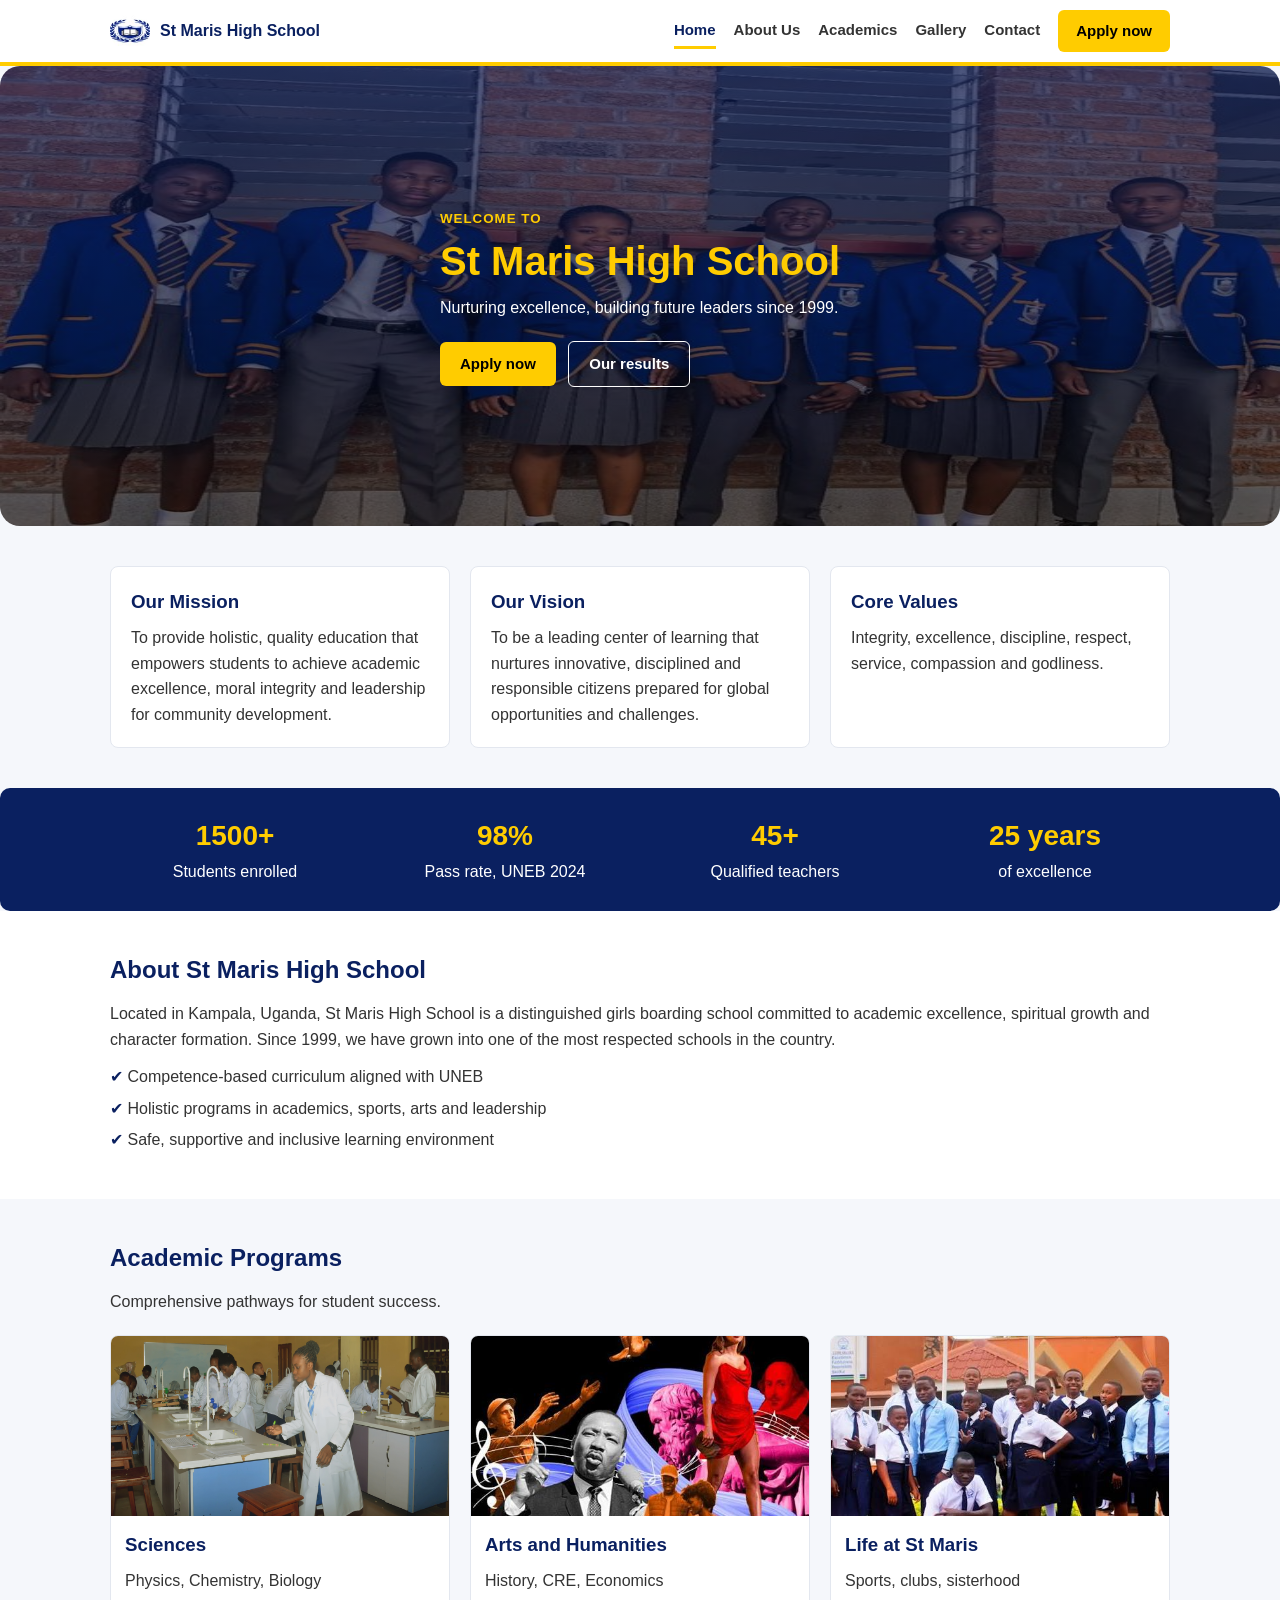
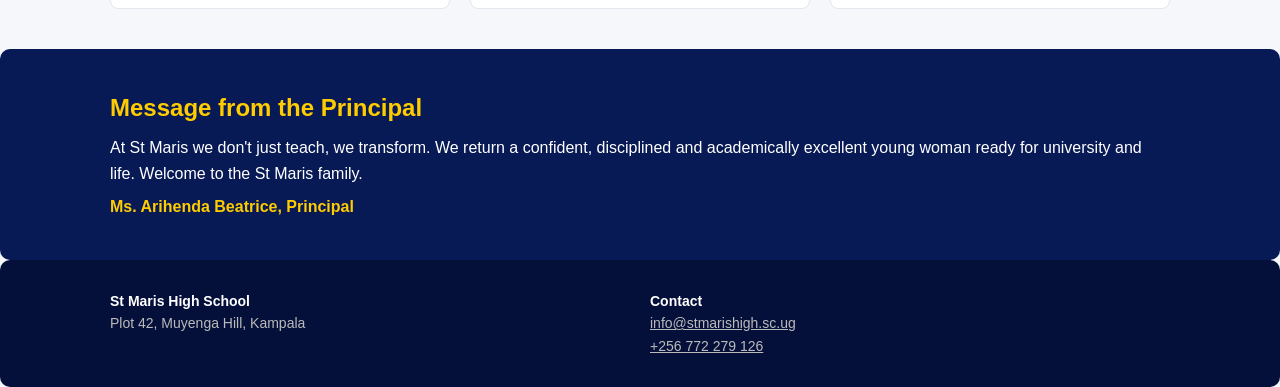
==== commit 54a9a3b4: "COMMIT" ====
--- a/index.html
+++ b/index.html
@@ -17,7 +17,7 @@
       <a href="Academic.html">Academics</a>
       <a href="Gallery.html">Gallery</a>
       <a href="Contact Us.html">Contact</a>
-      <a class="btn" href="Contact Us.html">Apply now</a>
+      <a class="btn" href="Apply.html">Apply now</a>
     </nav>
   </div>
 </header>
@@ -27,7 +27,7 @@
     <small>Welcome to</small>
     <h1>St Maris High School</h1>
     <p>Nurturing excellence, building future leaders since 1999.</p>
-    <a class="btn" href="Contact Us.html">Apply now</a>
+    <a class="btn" href="Apply.html">Apply now</a>
     <a class="btn btn-outline" href="Academic.html">Our results</a>
   </div>
 </section>
@@ -95,7 +95,7 @@
     <div><strong>St Maris High School</strong><br>Plot 42, Muyenga Hill, Kampala</div>
     <div><strong>Contact</strong><br>
       <a href="mailto:info@stmarishigh.sc.ug">info@stmarishigh.sc.ug</a><br>
-      <a href="tel:+256772123456">+256 772 123 456</a></div>
+      <a href="tel:+256772279126">+256 772 279 126</a></div>
   </div>
 </footer>
 
--- a/maris.css
+++ b/maris.css
@@ -1,4 +1,3 @@
-/* St Maris High School - one stylesheet for every page */
 :root{--navy:#0a2060;--navy-dark:#081a55;--gold:#ffcc00;--text:#333;--bg:#f5f7fb;--white:#fff;--line:#e3e7ef}
 *{margin:0;padding:0;box-sizing:border-box}
 body{font-family:Arial,Helvetica,sans-serif;line-height:1.6;color:var(--text);background:var(--bg)}
